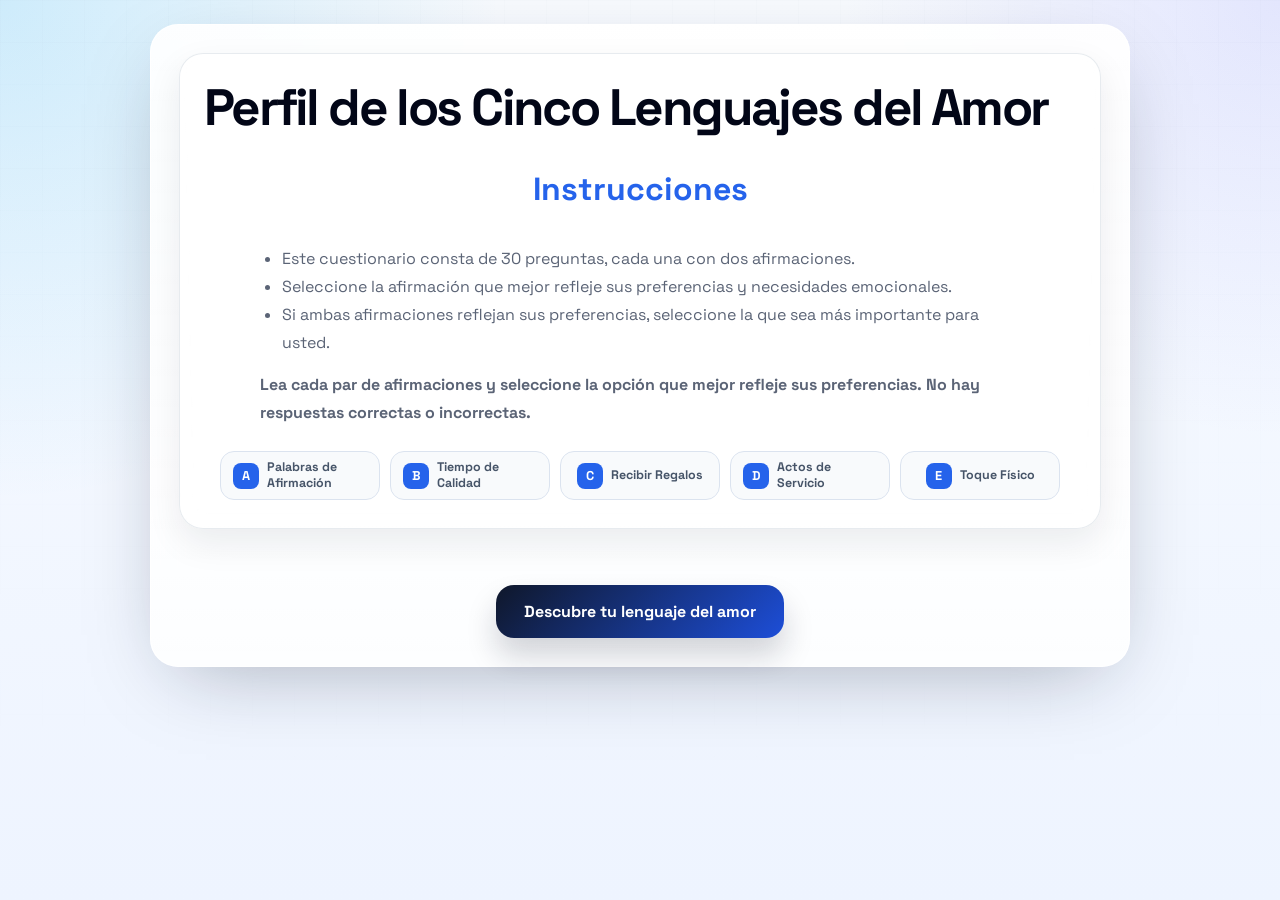
==== index.html @ d9324fee "feat: initialize love languages quiz project" ====
<!DOCTYPE html>
<html lang="es">
<head>
    <meta charset="UTF-8">
    <meta name="viewport" content="width=device-width, initial-scale=1.0">
    <title>Cinco Lenguajes del Amor</title>
    <link rel="preconnect" href="https://fonts.googleapis.com">
    <link rel="preconnect" href="https://fonts.gstatic.com" crossorigin>
    <link href="https://fonts.googleapis.com/css2?family=Space+Grotesk:wght@400;500;700;800&display=swap" rel="stylesheet">
    <link rel="stylesheet" href="style.css">
</head>
<body>
    <main class="app-container">
        <header class="page-header text-center">
            <h1 class="app-title">Perfil de los Cinco Lenguajes del Amor</h1>
            <h2>Instrucciones</h2>
            <ul class="app-subtitle">
                <li>Este cuestionario consta de 30 preguntas, cada una con dos afirmaciones.</li>
                <li>Seleccione la afirmación que mejor refleje sus preferencias y necesidades emocionales.</li>
                <li>Si ambas afirmaciones reflejan sus preferencias, seleccione la que sea más importante para usted.</li>
            </ul>
                
            <p class="instruction-note"><strong>Lea cada par de afirmaciones y seleccione la opción que mejor refleje sus preferencias.
                No hay respuestas correctas o incorrectas.</strong></p>

            <div class="language-legend" aria-label="Significado de los valores del cuestionario">
                <div class="language-item">
                    <span class="language-code">A</span>
                    <span>Palabras de Afirmación</span>
                </div>
                <div class="language-item">
                    <span class="language-code">B</span>
                    <span>Tiempo de Calidad</span>
                </div>
                <div class="language-item">
                    <span class="language-code">C</span>
                    <span>Recibir Regalos</span>
                </div>
                <div class="language-item">
                    <span class="language-code">D</span>
                    <span>Actos de Servicio</span>
                </div>
                <div class="language-item">
                    <span class="language-code">E</span>
                    <span>Toque Físico</span>
                </div>
            </div>
        </header>
        
        <div class="button-container">
            <a href="form.html" class="start-button">Descubre tu lenguaje del amor</a>
        </div>
    </main>
</body>
</html>
---- style.css ----
* {
    box-sizing: border-box;
    margin: 0;
    padding: 0;
}

:root {
    color-scheme: light;
    --bg-1: #f8fbff;
    --bg-2: #eef4ff;
    --card: rgba(255, 255, 255, 0.84);
    --card-border: rgba(255, 255, 255, 0.85);
    --text: #0f172a;
    --muted: #5b6476;
    --accent: #0f766e;
    --accent-2: #2563eb;
    --surface: #f8fafc;
    --surface-2: #eef2ff;
    --line: #dbe3ef;
    --shadow: 0 24px 80px -28px rgba(15, 23, 42, 0.35);
}

body {
    min-height: 100vh;
    font-family: "Space Grotesk", "Trebuchet MS", "Segoe UI", sans-serif;
    color: var(--text);
    background:
        radial-gradient(circle at top left, rgba(14, 165, 233, 0.18), transparent 32%),
        radial-gradient(circle at top right, rgba(99, 102, 241, 0.14), transparent 28%),
        linear-gradient(180deg, var(--bg-1) 0%, var(--bg-2) 100%);
    padding: 24px 14px;
}

body::before {
    content: "";
    position: fixed;
    inset: 0;
    pointer-events: none;
    background-image: linear-gradient(rgba(148, 163, 184, 0.06) 1px, transparent 1px), linear-gradient(90deg, rgba(148, 163, 184, 0.06) 1px, transparent 1px);
    background-size: 42px 42px;
    mask-image: linear-gradient(180deg, rgba(0, 0, 0, 0.4), transparent 88%);
}

.app-container {
    position: relative;
    max-width: 980px;
    margin: 0 auto;
    padding: 28px;
    border: 1px solid var(--card-border);
    border-radius: 28px;
    background: linear-gradient(180deg, rgba(255, 255, 255, 0.92), var(--card));
    box-shadow: var(--shadow);
    backdrop-filter: blur(18px);
    gap: 28px;
}

.button-container {
    display: flex;
    justify-content: center;
    align-items: center;
}

.start-button {
    margin-top: 28px;
    padding: 16px 28px;
    border: none;
    border-radius: 18px;
    font: inherit;
    font-size: 1rem;
    font-weight: 700;
    color: #ffffff;
    background: linear-gradient(135deg, #0f172a, #1d4ed8);
    box-shadow: 0 18px 30px rgba(15, 23, 42, 0.18);
    cursor: pointer;
    text-decoration: none;
    text-align: center;
    transition: transform 0.2s ease, box-shadow 0.2s ease, background-color 0.2s ease, color 0.2s ease;
}

.start-button:hover {
    transform: translateY(-1px);
    background: linear-gradient(135deg, #111827, #2563eb);
    box-shadow: 0 20px 35px rgba(15, 23, 42, 0.2);
}

.app-subtitle {
    max-width: 760px;
    margin: 18px auto 0;
    padding-left: 1.4rem;
    color: var(--muted);
    font-size: 1rem;
    line-height: 1.75;
    text-align: left;
}

.instruction-note {
    max-width: 760px;
    margin: 20px auto 0;
}

.language-legend {
    display: flex;
    max-width: 840px;
    margin: 24px auto 0;
    gap: 10px;
    justify-content: center;
    flex-wrap: wrap;
}

.language-item {
    display: flex;
    min-height: 48px;
    flex: 1 1 145px;
    align-items: center;
    justify-content: center;
    gap: 8px;
    padding: 8px 12px;
    border: 1px solid var(--line);
    border-radius: 14px;
    color: #475569;
    background: rgba(248, 250, 252, 0.88);
    font-size: 0.78rem;
    font-weight: 700;
    line-height: 1.25;
    text-align: left;
}

.language-code {
    display: grid;
    flex: 0 0 26px;
    width: 26px;
    height: 26px;
    place-items: center;
    border-radius: 8px;
    color: #ffffff;
    background: var(--accent-2);
    font-size: 0.8rem;
    font-weight: 800;
}

.back-button {
    display: inline-flex;
    align-items: center;
    justify-content: center;
    gap: 10px;
    min-height: 44px;
    margin-bottom: 18px;
    padding: 10px 16px 10px 12px;
    border: 1px solid rgba(37, 99, 235, 0.16);
    border-radius: 14px;
    color: #ffffff;
    background: linear-gradient(135deg, #0f172a, #1d4ed8);
    font-size: 0.9rem;
    font-weight: 700;
    text-decoration: none;
    box-shadow: 0 8px 18px rgba(37, 99, 235, 0.08);
    transition: transform 0.2s ease, border-color 0.2s ease, background-color 0.2s ease, box-shadow 0.2s ease;
}

.back-button:hover {
    transform: translateY(-1px);
    border-color: rgba(37, 99, 235, 0.34);
    background: linear-gradient(135deg, #111827, #2563eb);
    box-shadow: 0 12px 24px rgba(37, 99, 235, 0.14);
}

.back-button:focus-visible {
    outline: 3px solid rgba(56, 189, 248, 0.35);
    outline-offset: 3px;
}

.back-button-icon {
    display: grid;
    width: 24px;
    height: 24px;
    place-items: center;
    border-radius: 8px;
    color: #2c5282;
    background: #fffffff6;
    font-size: 1.5rem;
    line-height: 1;
}

.page-header {
    top: 16px;
    z-index: 10;
    padding: 28px 24px;
    margin-bottom: 28px;
    border: 1px solid rgba(148, 163, 184, 0.22);
    border-radius: 24px;
    background: rgba(255, 255, 255, 0.9);
    box-shadow: 0 14px 35px rgba(15, 23, 42, 0.08);
    backdrop-filter: blur(12px);
}

.page-header h1 {
    font-size: clamp(2rem, 4vw, 3.6rem);
    line-height: 1;
    letter-spacing: -0.05em;
    color: #020617;
}

.page-header h2 {
    margin-top: 18px;
    padding: 18px;
    font-size: 2rem;
    color: var(--accent-2);
    text-align: center;
}

.page-header p {
    max-width: 760px;
    margin: 14px auto 0;
    color: var(--muted);
    font-size: 1rem;
    line-height: 1.75;
}

#amor-form {
    display: grid;
    gap: 18px;
}

#preguntas-contenedor {
    display: grid;
    gap: 16px;
}

.oculto {
    display: none !important;
}

.pregunta-card {
    padding: 22px;
    border: 1px solid rgba(148, 163, 184, 0.22);
    border-radius: 24px;
    background: rgba(255, 255, 255, 0.92);
    box-shadow: 0 10px 30px rgba(15, 23, 42, 0.06);
}

.numero-pregunta {
    display: inline-flex;
    margin-bottom: 16px;
    padding: 8px 12px;
    border-radius: 999px;
    background: #0f172a;
    color: #ffffff;
    font-size: 0.72rem;
    font-weight: 700;
    letter-spacing: 0.18em;
    text-transform: uppercase;
}

.pregunta-card input[type="checkbox"] {
    position: absolute;
    opacity: 0;
    pointer-events: none;
}

.pregunta-ayuda {
    margin: -4px 0 16px;
    color: var(--muted);
    font-size: 0.86rem;
}

.opcion-label {
    display: flex;
    align-items: center;
    gap: 14px;
    margin-bottom: 12px;
    padding: 16px 18px;
    border: 1.5px solid var(--line);
    border-radius: 18px;
    background: var(--surface);
    color: #334155;
    font-size: 0.98rem;
    font-weight: 600;
    cursor: pointer;
    transition: transform 0.2s ease, border-color 0.2s ease, background-color 0.2s ease, box-shadow 0.2s ease, color 0.2s ease;
}

.opcion-codigo {
    display: grid;
    flex: 0 0 34px;
    width: 34px;
    height: 34px;
    place-items: center;
    border: 1px solid rgba(37, 99, 235, 0.16);
    border-radius: 10px;
    color: var(--accent-2);
    background: #ffffff;
    font-size: 0.9rem;
    font-weight: 800;
}

.opcion-contenido {
    flex: 1;
    display: grid;
    gap: 4px;
}

.opcion-afirmacion {
    line-height: 1.55;
}

.opcion-label:hover {
    transform: translateY(-1px);
    border-color: rgba(37, 99, 235, 0.3);
    background: #f5faff;
    box-shadow: 0 10px 20px rgba(37, 99, 235, 0.08);
}

.pregunta-card input[type="checkbox"]:checked + .opcion-label {
    border-color: rgba(14, 116, 144, 0.75);
    background: linear-gradient(180deg, #ecfeff, #f0f9ff);
    color: #0f3f4f;
    box-shadow: 0 16px 24px rgba(14, 116, 144, 0.12);
}

.pregunta-card input[type="checkbox"]:focus-visible + .opcion-label {
    outline: 3px solid rgba(56, 189, 248, 0.35);
    outline-offset: 2px;
}

.submit-container,
#resultados-contenedor {
    text-align: center;
}

button {
    width: 100%;
    padding: 16px 28px;
    border: none;
    border-radius: 18px;
    font: inherit;
    font-size: 1rem;
    font-weight: 700;
    cursor: pointer;
    transition: transform 0.2s ease, box-shadow 0.2s ease, background-color 0.2s ease, color 0.2s ease;
}

button:hover {
    transform: translateY(-1px);
}

#btn-calcular {
    color: #ffffff;
    background: linear-gradient(135deg, #0f172a, #1d4ed8);
    box-shadow: 0 18px 30px rgba(15, 23, 42, 0.18);
}

#btn-calcular:hover {
    background: linear-gradient(135deg, #111827, #2563eb);
}

#resultados-contenedor {
    margin-top: 24px;
    padding: 28px 22px;
    border: 1px solid rgba(148, 163, 184, 0.22);
    border-radius: 28px;
    background: rgba(255, 255, 255, 0.92);
    box-shadow: var(--shadow);
}

#resultados-contenedor h2 {
    font-size: 1.55rem;
    color: #020617;
}

#lenguaje-principal {
    margin-top: 14px;
    font-size: clamp(2rem, 4vw, 3.5rem);
    line-height: 1.05;
    color: var(--accent-2);
}

#descripcion-lenguaje {
    max-width: 760px;
    margin: 12px auto 0;
    color: var(--muted);
    font-size: 1rem;
    line-height: 1.8;
}

.scores-grid {
    display: grid;
    grid-template-columns: repeat(auto-fit, minmax(150px, 1fr));
    gap: 14px;
    margin: 28px 0;
    text-align: left;
}

.score-item {
    display: flex;
    min-height: 144px;
    flex-direction: column;
    align-items: center;
    justify-content: center;
    padding: 16px;
    border: 1px solid var(--line);
    border-radius: 18px;
    background: var(--surface);
    color: #475569;
    font-size: 0.95rem;
    line-height: 1.5;
    text-align: center;
}

.score-name {
    display: flex;
    min-height: 3em;
    align-items: center;
    justify-content: center;
    max-width: 140px;
}

.score-value {
    display: block;
    margin-top: 10px;
    color: var(--accent-2);
    font-size: 1.7rem;
    font-weight: 800;
}

#btn-reiniciar {
    color: #ffffff;
    background: linear-gradient(135deg, #0f172a, #1d4ed8);
    border: 1px solid var(--line);
}

#btn-reiniciar:hover {
    background: linear-gradient(135deg, #111827, #2563eb);
    box-shadow: 0 12px 24px rgba(15, 23, 42, 0.08);
}

@media (max-width: 640px) {
    body {
        padding: 14px 10px;
    }

    .app-container {
        padding: 16px;
        border-radius: 22px;
    }

    .page-header {
        top: 10px;
        padding: 20px 16px;
        border-radius: 18px;
    }

    .pregunta-card,
    #resultados-contenedor {
        padding: 18px 16px;
        border-radius: 20px;
    }
}

.pregunta-card input[type="checkbox"]:checked + .opcion-label .opcion-codigo {
    border-color: transparent;
    color: #ffffff;
    background: var(--accent-2);
}
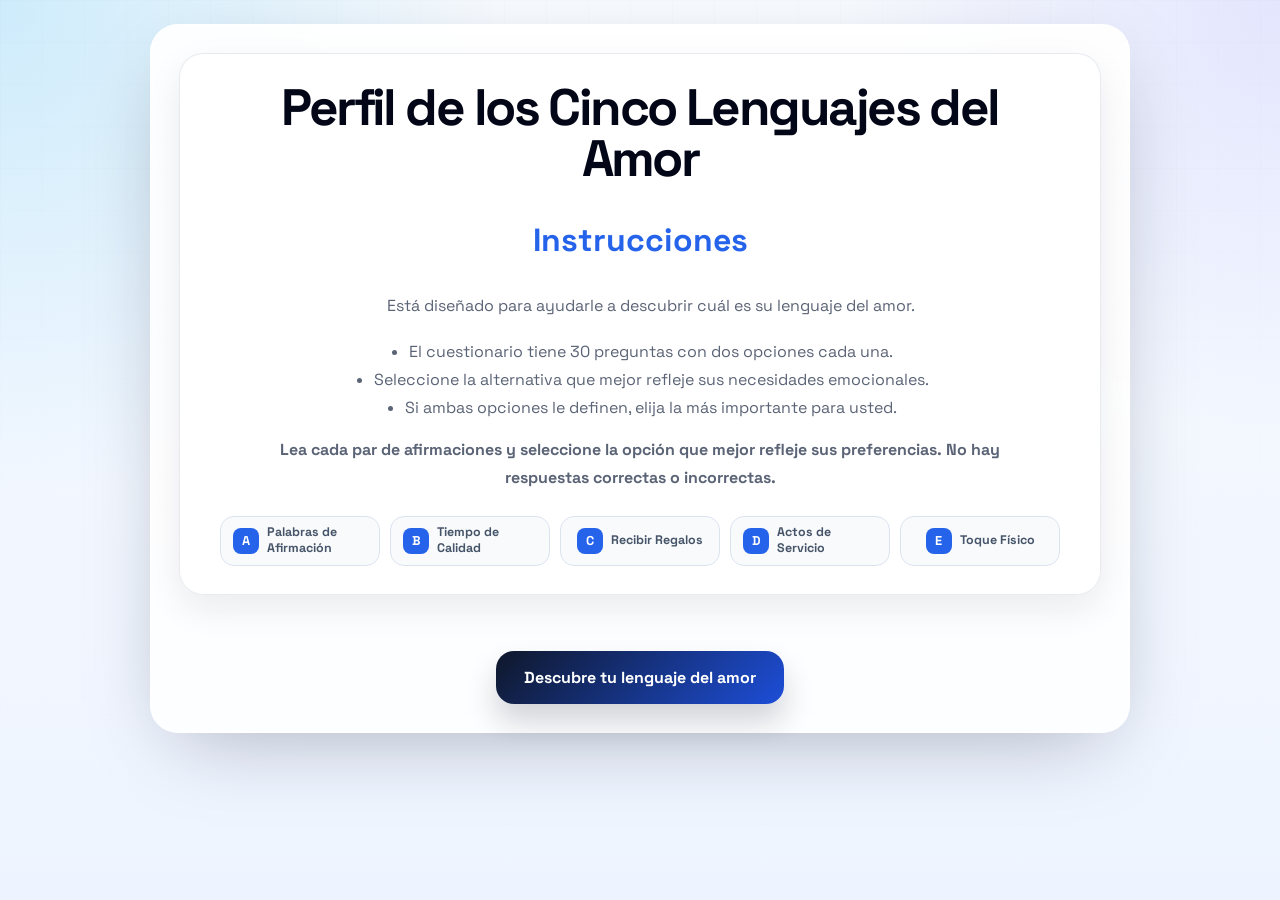
==== commit c4953d05: "feat: improve quiz instructions and update title styling" ====
--- a/index.html
+++ b/index.html
@@ -14,10 +14,13 @@
         <header class="page-header text-center">
             <h1 class="app-title">Perfil de los Cinco Lenguajes del Amor</h1>
             <h2>Instrucciones</h2>
+            <p class="app-subtitle">
+                Está diseñado para ayudarle a descubrir cuál es su lenguaje del amor.
+            </p>
             <ul class="app-subtitle">
-                <li>Este cuestionario consta de 30 preguntas, cada una con dos afirmaciones.</li>
-                <li>Seleccione la afirmación que mejor refleje sus preferencias y necesidades emocionales.</li>
-                <li>Si ambas afirmaciones reflejan sus preferencias, seleccione la que sea más importante para usted.</li>
+                <li>El cuestionario tiene 30 preguntas con dos opciones cada una.</li>
+                <li>Seleccione la alternativa que mejor refleje sus necesidades emocionales.</li>
+                <li>Si ambas opciones le definen, elija la más importante para usted.</li>
             </ul>
                 
             <p class="instruction-note"><strong>Lea cada par de afirmaciones y seleccione la opción que mejor refleje sus preferencias.
--- a/style.css
+++ b/style.css
@@ -1,3 +1,7 @@
+html {
+    scroll-behavior: smooth;
+}
+
 * {
     box-sizing: border-box;
     margin: 0;
@@ -83,6 +87,18 @@
     box-shadow: 0 20px 35px rgba(15, 23, 42, 0.2);
 }
 
+.app-title {
+    font-size: clamp(2rem, 4vw, 3.6rem);
+    line-height: 1;
+    letter-spacing: -0.05em;
+    color: #020617;
+    text-align: center;
+    margin-bottom: 8px;
+    padding: 0 1.4rem;
+    display: flex;
+    justify-content: center;
+}
+
 .app-subtitle {
     max-width: 760px;
     margin: 18px auto 0;
@@ -91,11 +107,22 @@
     font-size: 1rem;
     line-height: 1.75;
     text-align: left;
+    display: flex;
+    flex-direction: column;
+    justify-content: center;
+    align-items: center;
 }
 
 .instruction-note {
     max-width: 760px;
     margin: 20px auto 0;
+    color: var(--muted);
+    font-size: 1rem;
+    line-height: 1.75;
+    text-align: center;
+    display: flex;
+    justify-content: center;
+    align-items: center;
 }
 
 .language-legend {
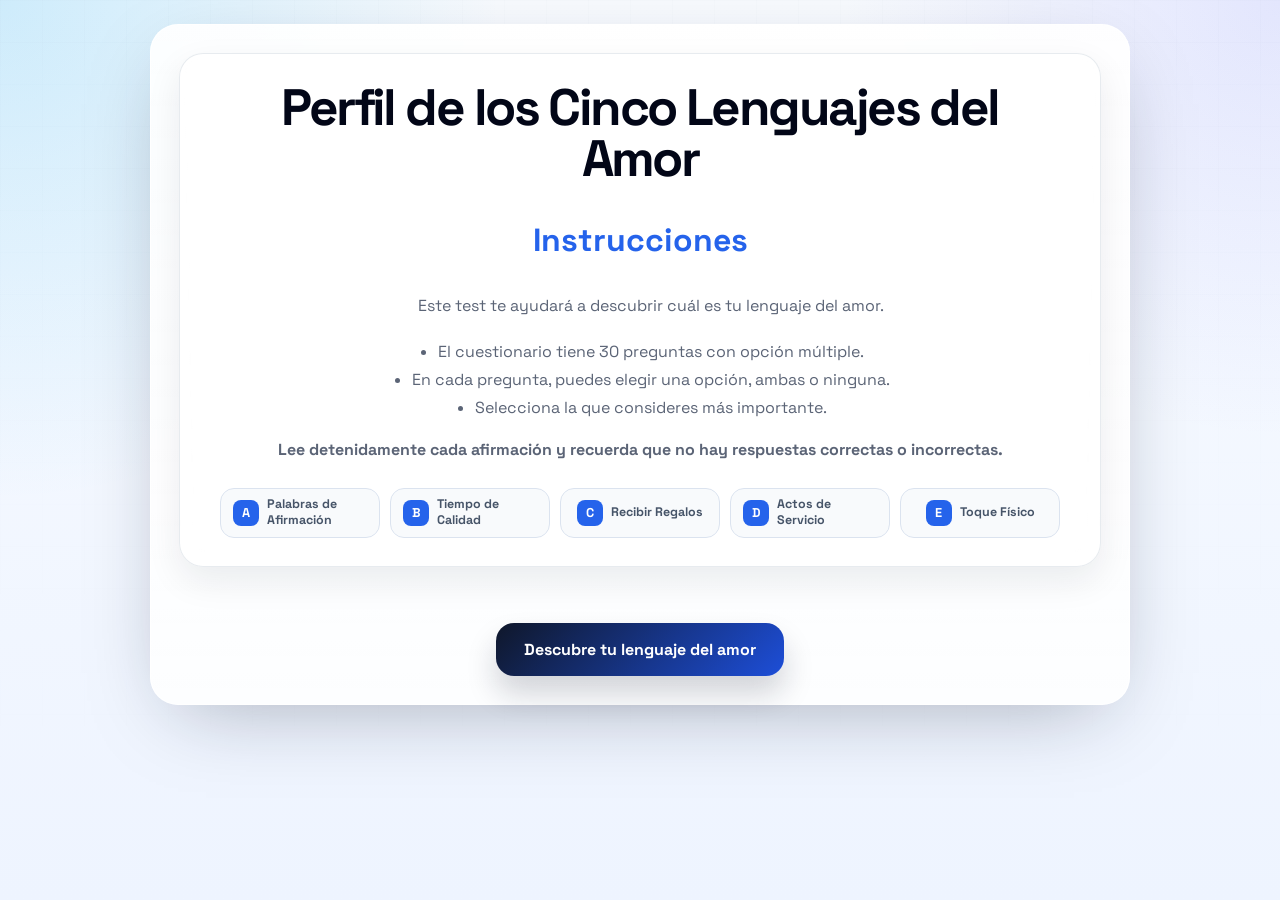
==== commit 1381e48d: "fix instructions in quiz forms" ====
--- a/index.html
+++ b/index.html
@@ -15,16 +15,15 @@
             <h1 class="app-title">Perfil de los Cinco Lenguajes del Amor</h1>
             <h2>Instrucciones</h2>
             <p class="app-subtitle">
-                Está diseñado para ayudarle a descubrir cuál es su lenguaje del amor.
+                Este test te ayudará a descubrir cuál es tu lenguaje del amor.
             </p>
             <ul class="app-subtitle">
-                <li>El cuestionario tiene 30 preguntas con dos opciones cada una.</li>
-                <li>Seleccione la alternativa que mejor refleje sus necesidades emocionales.</li>
-                <li>Si ambas opciones le definen, elija la más importante para usted.</li>
+                <li>El cuestionario tiene 30 preguntas con opción múltiple.</li>
+                <li>En cada pregunta, puedes elegir una opción, ambas o ninguna.</li>
+                <li>Selecciona la que consideres más importante.</li>
             </ul>
                 
-            <p class="instruction-note"><strong>Lea cada par de afirmaciones y seleccione la opción que mejor refleje sus preferencias.
-                No hay respuestas correctas o incorrectas.</strong></p>
+            <p class="instruction-note"><strong>Lee detenidamente cada afirmación y recuerda que no hay respuestas correctas o incorrectas.</strong></p>
 
             <div class="language-legend" aria-label="Significado de los valores del cuestionario">
                 <div class="language-item">
--- a/style.css
+++ b/style.css
@@ -97,6 +97,7 @@
     padding: 0 1.4rem;
     display: flex;
     justify-content: center;
+    align-items: center;
 }
 
 .app-subtitle {
@@ -241,6 +242,9 @@
     color: var(--muted);
     font-size: 1rem;
     line-height: 1.75;
+    display: flex;
+    justify-content: center;
+    align-items: center;
 }
 
 #amor-form {
